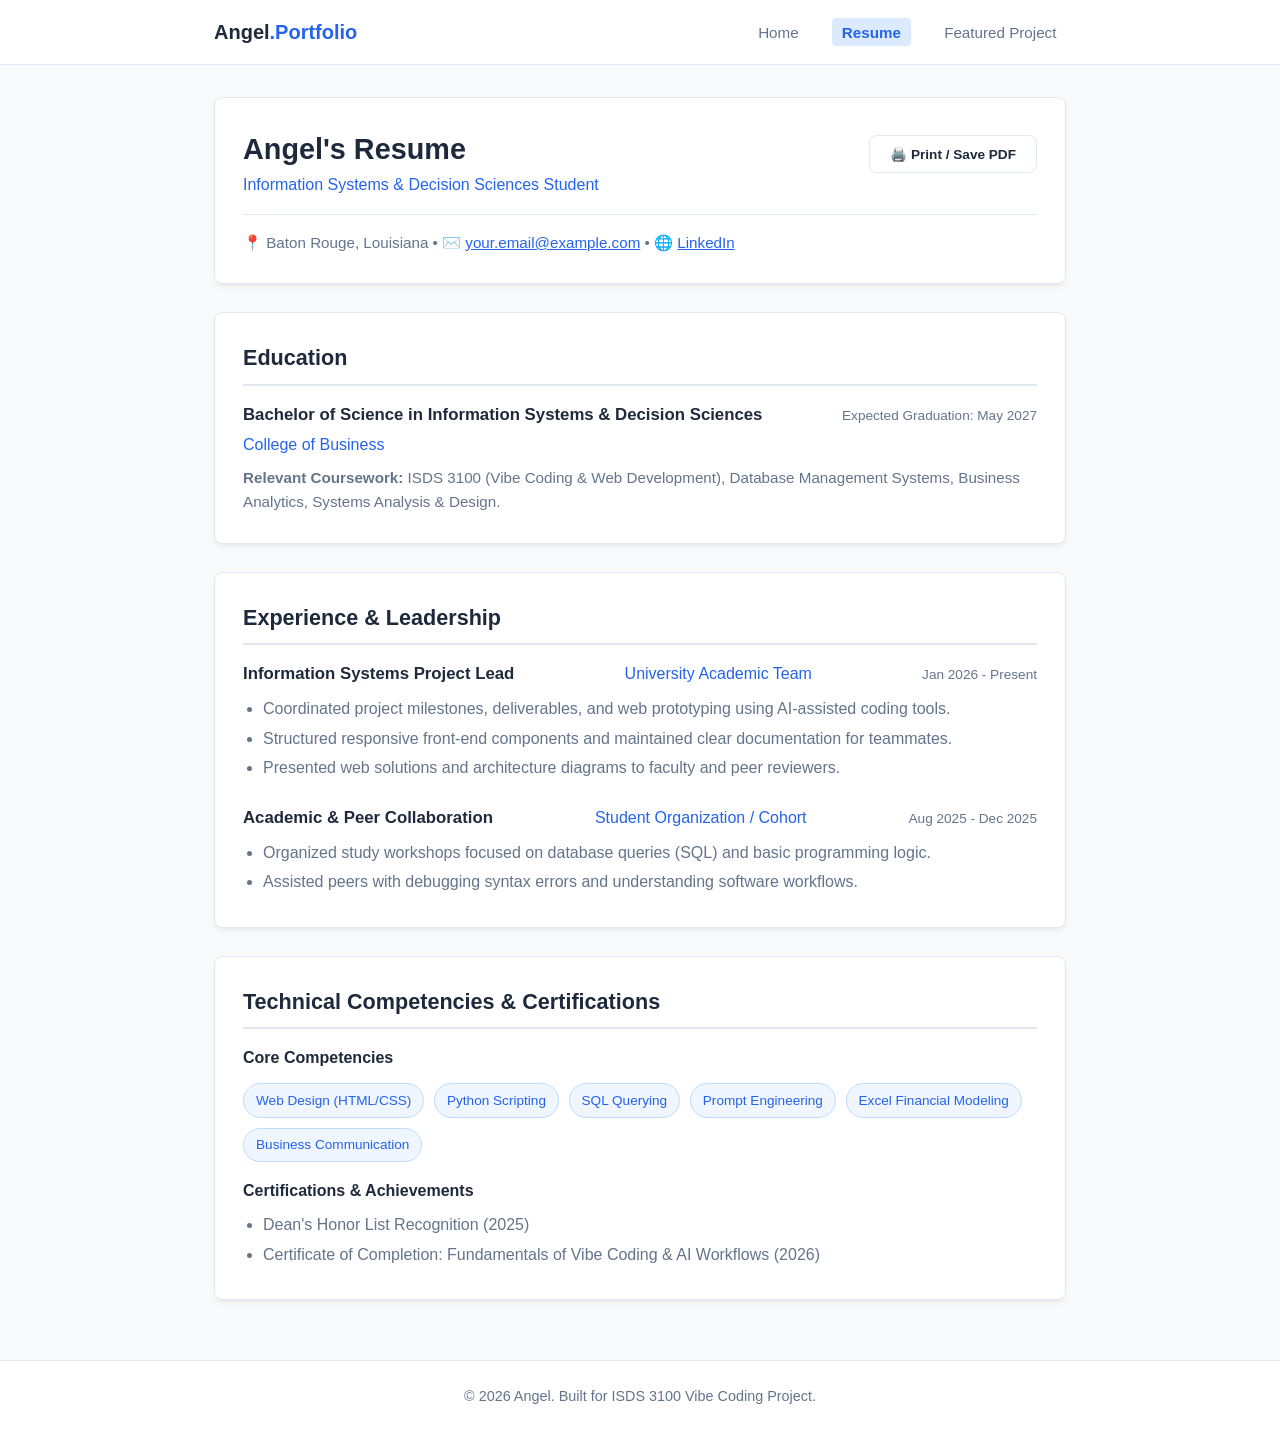
==== resume.html @ 70f09e91 "Create initial website structure" ====
<!DOCTYPE html>
<html lang="en">
<head>
  <meta charset="UTF-8">
  <meta name="viewport" content="width=device-width, initial-scale=1.0">
  <title>Resume | Angel - ISDS 3100</title>
  <link rel="stylesheet" href="styles.css">
</head>
<body>

  <!-- Navigation Header -->
  <header>
    <div class="nav-container">
      <a href="index.html" class="brand">Angel<span>.Portfolio</span></a>
      <nav>
        <ul>
          <li><a href="index.html">Home</a></li>
          <li><a href="resume.html" class="active">Resume</a></li>
          <li><a href="project.html">Featured Project</a></li>
        </ul>
      </nav>
    </div>
  </header>

  <!-- Main Content -->
  <main>

    <!-- Resume Header Card -->
    <section class="card">
      <div class="item-header" style="border-bottom: 1px solid var(--border-color); padding-bottom: 1rem; margin-bottom: 1rem;">
        <div>
          <h1 style="font-size: 1.8rem; color: var(--text-main);">Angel's Resume</h1>
          <p style="color: var(--primary-color); font-weight: 500;">Information Systems &amp; Decision Sciences Student</p>
        </div>
        <div>
          <button onclick="window.print()" class="btn btn-outline" style="font-size: 0.85rem;">🖨️ Print / Save PDF</button>
        </div>
      </div>
      <p style="color: var(--text-muted); font-size: 0.95rem;">
        📍 Baton Rouge, Louisiana &bull; ✉️ <a href="mailto:your.email@example.com" style="color: var(--primary-color);">your.email@example.com</a> &bull; 🌐 <a href="https://linkedin.com" target="_blank" rel="noopener noreferrer" style="color: var(--primary-color);">LinkedIn</a>
      </p>
    </section>

    <!-- Education Section -->
    <section class="card">
      <h2 class="section-title">Education</h2>
      
      <div class="resume-section-item">
        <div class="item-header">
          <span class="item-title">Bachelor of Science in Information Systems &amp; Decision Sciences</span>
          <span class="item-date">Expected Graduation: May 2027</span>
        </div>
        <p class="item-company" style="margin-bottom: 0.5rem;">College of Business</p>
        <p style="color: var(--text-muted); font-size: 0.95rem;">
          <strong>Relevant Coursework:</strong> ISDS 3100 (Vibe Coding &amp; Web Development), Database Management Systems, Business Analytics, Systems Analysis &amp; Design.
        </p>
      </div>
    </section>

    <!-- Experience Section -->
    <section class="card">
      <h2 class="section-title">Experience &amp; Leadership</h2>

      <div class="resume-section-item">
        <div class="item-header">
          <span class="item-title">Information Systems Project Lead</span>
          <span class="item-company">University Academic Team</span>
          <span class="item-date">Jan 2026 - Present</span>
        </div>
        <ul class="item-description">
          <li>Coordinated project milestones, deliverables, and web prototyping using AI-assisted coding tools.</li>
          <li>Structured responsive front-end components and maintained clear documentation for teammates.</li>
          <li>Presented web solutions and architecture diagrams to faculty and peer reviewers.</li>
        </ul>
      </div>

      <div class="resume-section-item">
        <div class="item-header">
          <span class="item-title">Academic &amp; Peer Collaboration</span>
          <span class="item-company">Student Organization / Cohort</span>
          <span class="item-date">Aug 2025 - Dec 2025</span>
        </div>
        <ul class="item-description">
          <li>Organized study workshops focused on database queries (SQL) and basic programming logic.</li>
          <li>Assisted peers with debugging syntax errors and understanding software workflows.</li>
        </ul>
      </div>
    </section>

    <!-- Skills & Certifications Section -->
    <section class="card">
      <h2 class="section-title">Technical Competencies &amp; Certifications</h2>

      <div style="margin-bottom: 1rem;">
        <h3 style="font-size: 1rem; color: var(--text-main); margin-bottom: 0.5rem;">Core Competencies</h3>
        <div class="skills-grid">
          <span class="skill-tag">Web Design (HTML/CSS)</span>
          <span class="skill-tag">Python Scripting</span>
          <span class="skill-tag">SQL Querying</span>
          <span class="skill-tag">Prompt Engineering</span>
          <span class="skill-tag">Excel Financial Modeling</span>
          <span class="skill-tag">Business Communication</span>
        </div>
      </div>

      <div>
        <h3 style="font-size: 1rem; color: var(--text-main); margin-bottom: 0.5rem;">Certifications &amp; Achievements</h3>
        <ul class="item-description">
          <li>Dean's Honor List Recognition (2025)</li>
          <li>Certificate of Completion: Fundamentals of Vibe Coding &amp; AI Workflows (2026)</li>
        </ul>
      </div>
    </section>

  </main>

  <!-- Footer -->
  <footer>
    <p>&copy; 2026 Angel. Built for ISDS 3100 Vibe Coding Project.</p>
  </footer>

</body>
</html>
---- styles.css ----
/* ==========================================================================
   Base Styles & Design Tokens
   ========================================================================== */
:root {
  --primary-color: #2563eb;
  --primary-hover: #1d4ed8;
  --bg-color: #f8fafc;
  --surface-color: #ffffff;
  --text-main: #1e293b;
  --text-muted: #64748b;
  --border-color: #e2e8f0;
  --card-shadow: 0 4px 6px -1px rgba(0, 0, 0, 0.05), 0 2px 4px -2px rgba(0, 0, 0, 0.05);
  --radius: 8px;
  --font-family: -apple-system, BlinkMacSystemFont, "Segoe UI", Roboto, Helvetica, Arial, sans-serif;
}

* {
  box-sizing: border-box;
  margin: 0;
  padding: 0;
}

body {
  font-family: var(--font-family);
  background-color: var(--bg-color);
  color: var(--text-main);
  line-height: 1.6;
  min-height: 100vh;
  display: flex;
  flex-direction: column;
}

/* ==========================================================================
   Header & Navigation
   ========================================================================== */
header {
  background-color: var(--surface-color);
  border-bottom: 1px solid var(--border-color);
  position: sticky;
  top: 0;
  z-index: 10;
}

.nav-container {
  max-width: 900px;
  margin: 0 auto;
  padding: 1rem 1.5rem;
  display: flex;
  justify-content: space-between;
  align-items: center;
}

.brand {
  font-size: 1.25rem;
  font-weight: 700;
  color: var(--text-main);
  text-decoration: none;
}

.brand span {
  color: var(--primary-color);
}

nav ul {
  list-style: none;
  display: flex;
  gap: 1.5rem;
}

nav a {
  text-decoration: none;
  color: var(--text-muted);
  font-weight: 500;
  font-size: 0.95rem;
  padding: 0.35rem 0.6rem;
  border-radius: 4px;
  transition: color 0.2s ease, background-color 0.2s ease;
}

nav a:hover {
  color: var(--primary-color);
  background-color: #eff6ff;
}

nav a.active {
  color: var(--primary-color);
  font-weight: 600;
  background-color: #dbeafe;
}

/* ==========================================================================
   Layout Containers & Cards
   ========================================================================== */
main {
  flex: 1;
  max-width: 900px;
  width: 100%;
  margin: 2rem auto;
  padding: 0 1.5rem;
}

.card {
  background-color: var(--surface-color);
  border: 1px solid var(--border-color);
  border-radius: var(--radius);
  padding: 1.75rem;
  margin-bottom: 1.75rem;
  box-shadow: var(--card-shadow);
}

.section-title {
  font-size: 1.35rem;
  font-weight: 700;
  color: var(--text-main);
  margin-bottom: 1rem;
  border-bottom: 2px solid var(--border-color);
  padding-bottom: 0.5rem;
}

/* ==========================================================================
   Hero / Profile Section
   ========================================================================== */
.hero {
  text-align: center;
  padding: 2.5rem 1.5rem;
}

.hero h1 {
  font-size: 2.2rem;
  margin-bottom: 0.5rem;
  color: var(--text-main);
}

.hero .subtitle {
  font-size: 1.15rem;
  color: var(--primary-color);
  font-weight: 500;
  margin-bottom: 1rem;
}

.hero p {
  color: var(--text-muted);
  max-width: 650px;
  margin: 0 auto 1.5rem auto;
}

.btn-group {
  display: flex;
  justify-content: center;
  gap: 1rem;
  flex-wrap: wrap;
}

.btn {
  display: inline-block;
  padding: 0.65rem 1.25rem;
  font-size: 0.95rem;
  font-weight: 600;
  border-radius: var(--radius);
  text-decoration: none;
  transition: all 0.2s ease;
  cursor: pointer;
  border: none;
}

.btn-primary {
  background-color: var(--primary-color);
  color: #ffffff;
}

.btn-primary:hover {
  background-color: var(--primary-hover);
}

.btn-outline {
  border: 1px solid var(--border-color);
  background-color: var(--surface-color);
  color: var(--text-main);
}

.btn-outline:hover {
  background-color: #f1f5f9;
}

/* ==========================================================================
   Skills Badges
   ========================================================================== */
.skills-grid {
  display: flex;
  flex-wrap: wrap;
  gap: 0.6rem;
  margin-top: 0.75rem;
}

.skill-tag {
  background-color: #eff6ff;
  color: var(--primary-color);
  padding: 0.35rem 0.75rem;
  border-radius: 9999px;
  font-size: 0.85rem;
  font-weight: 500;
  border: 1px solid #bfdbfe;
}

/* ==========================================================================
   Experience & Resume Timeline Items
   ========================================================================== */
.experience-item,
.resume-section-item {
  margin-bottom: 1.5rem;
}

.experience-item:last-child,
.resume-section-item:last-child {
  margin-bottom: 0;
}

.item-header {
  display: flex;
  justify-content: space-between;
  align-items: baseline;
  flex-wrap: wrap;
  margin-bottom: 0.25rem;
}

.item-title {
  font-size: 1.05rem;
  font-weight: 600;
  color: var(--text-main);
}

.item-company {
  font-weight: 500;
  color: var(--primary-color);
}

.item-date {
  font-size: 0.85rem;
  color: var(--text-muted);
}

.item-description {
  margin-top: 0.5rem;
  padding-left: 1.25rem;
  color: var(--text-muted);
}

.item-description li {
  margin-bottom: 0.25rem;
}

/* ==========================================================================
   Contact Section
   ========================================================================== */
.contact-list {
  list-style: none;
  display: flex;
  flex-direction: column;
  gap: 0.75rem;
}

.contact-list li {
  display: flex;
  align-items: center;
  gap: 0.5rem;
  color: var(--text-main);
}

.contact-list a {
  color: var(--primary-color);
  text-decoration: none;
}

.contact-list a:hover {
  text-decoration: underline;
}

/* ==========================================================================
   Project Detail Styles
   ========================================================================== */
.project-meta {
  display: flex;
  gap: 1.5rem;
  margin: 1rem 0;
  flex-wrap: wrap;
  color: var(--text-muted);
  font-size: 0.9rem;
}

.project-meta-item strong {
  color: var(--text-main);
}

.project-preview-box {
  background-color: #f1f5f9;
  border: 2px dashed #cbd5e1;
  border-radius: var(--radius);
  height: 220px;
  display: flex;
  align-items: center;
  justify-content: center;
  color: var(--text-muted);
  margin: 1.5rem 0;
  text-align: center;
  padding: 1rem;
}

/* ==========================================================================
   Footer
   ========================================================================== */
footer {
  background-color: var(--surface-color);
  border-top: 1px solid var(--border-color);
  text-align: center;
  padding: 1.5rem;
  color: var(--text-muted);
  font-size: 0.9rem;
  margin-top: auto;
}

/* ==========================================================================
   Responsive Adjustments
   ========================================================================== */
@media (max-width: 600px) {
  .nav-container {
    flex-direction: column;
    gap: 1rem;
  }

  .item-header {
    flex-direction: column;
    align-items: flex-start;
  }
}
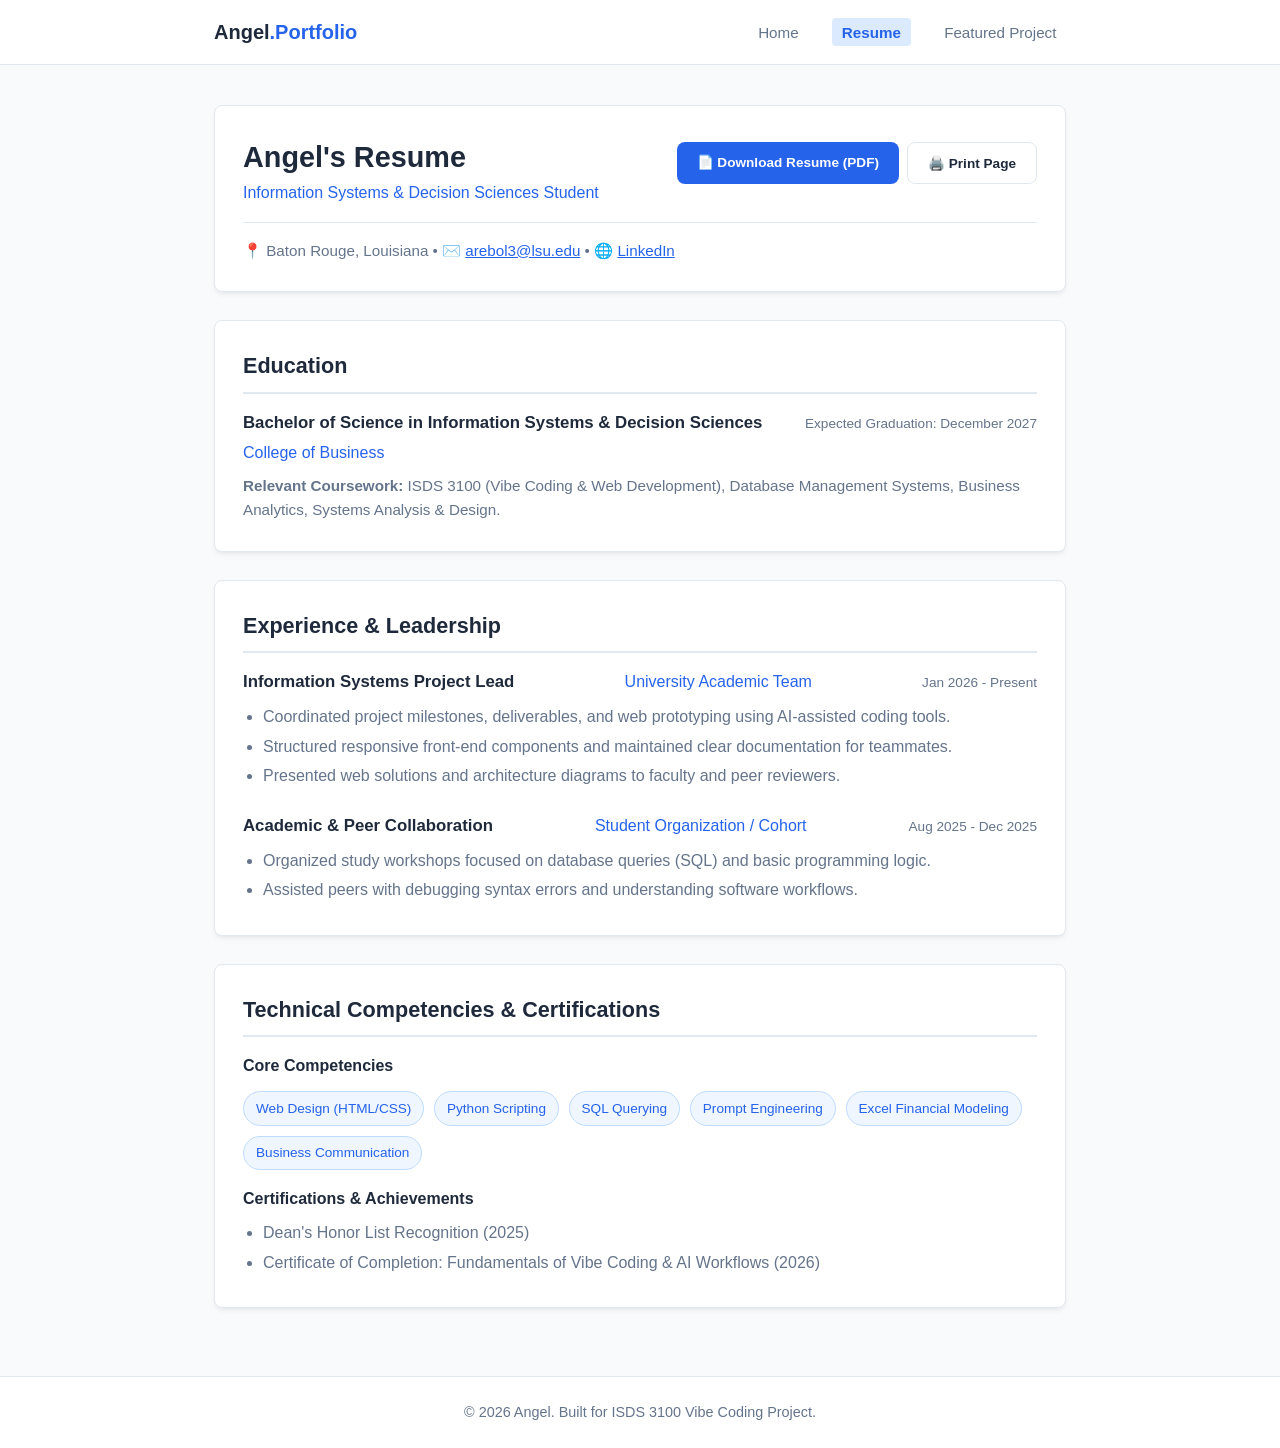
==== commit 7e4371a5: "Update resume page" ====
--- a/resume.html
+++ b/resume.html
@@ -32,12 +32,13 @@
           <h1 style="font-size: 1.8rem; color: var(--text-main);">Angel's Resume</h1>
           <p style="color: var(--primary-color); font-weight: 500;">Information Systems &amp; Decision Sciences Student</p>
         </div>
-        <div>
-          <button onclick="window.print()" class="btn btn-outline" style="font-size: 0.85rem;">🖨️ Print / Save PDF</button>
+        <div style="display: flex; gap: 0.5rem; flex-wrap: wrap;">
+          <a href="resume.pdf" download="Angel_Resume.pdf" class="btn btn-primary" style="font-size: 0.85rem;">📄 Download Resume (PDF)</a>
+          <button onclick="window.print()" class="btn btn-outline" style="font-size: 0.85rem;">🖨️ Print Page</button>
         </div>
       </div>
       <p style="color: var(--text-muted); font-size: 0.95rem;">
-        📍 Baton Rouge, Louisiana &bull; ✉️ <a href="mailto:your.email@example.com" style="color: var(--primary-color);">your.email@example.com</a> &bull; 🌐 <a href="https://linkedin.com" target="_blank" rel="noopener noreferrer" style="color: var(--primary-color);">LinkedIn</a>
+        📍 Baton Rouge, Louisiana &bull; ✉️ <a href="mailto:arebol3@lsu.edu" style="color: var(--primary-color);">arebol3@lsu.edu</a> &bull; 🌐 <a href="https://linkedin.com/in/yourprofile" target="_blank" rel="noopener noreferrer" style="color: var(--primary-color);">LinkedIn</a>
       </p>
     </section>
 
@@ -48,7 +49,7 @@
       <div class="resume-section-item">
         <div class="item-header">
           <span class="item-title">Bachelor of Science in Information Systems &amp; Decision Sciences</span>
-          <span class="item-date">Expected Graduation: May 2027</span>
+          <span class="item-date">Expected Graduation: December 2027</span>
         </div>
         <p class="item-company" style="margin-bottom: 0.5rem;">College of Business</p>
         <p style="color: var(--text-muted); font-size: 0.95rem;">
--- a/styles.css
+++ b/styles.css
@@ -95,7 +95,7 @@
   flex: 1;
   max-width: 900px;
   width: 100%;
-  margin: 2rem auto;
+  margin: 2.5rem auto;
   padding: 0 1.5rem;
 }
 
